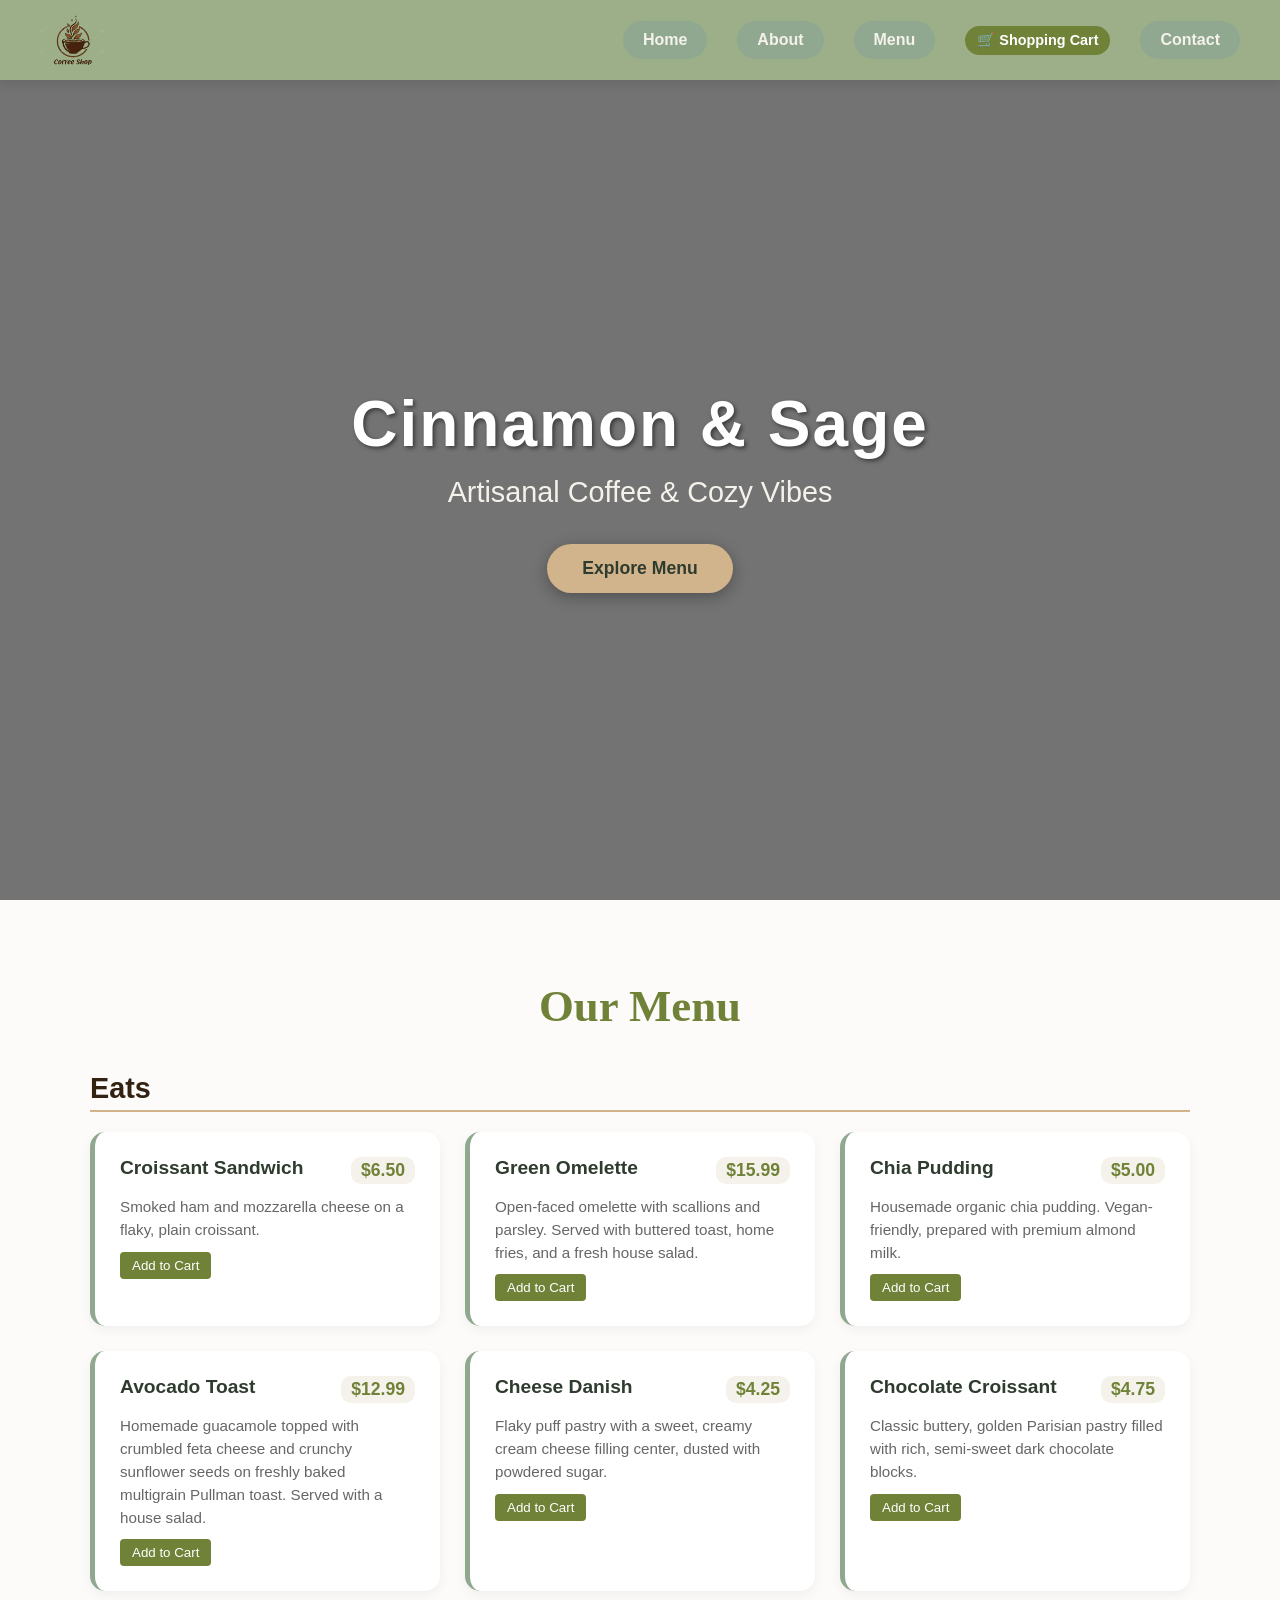
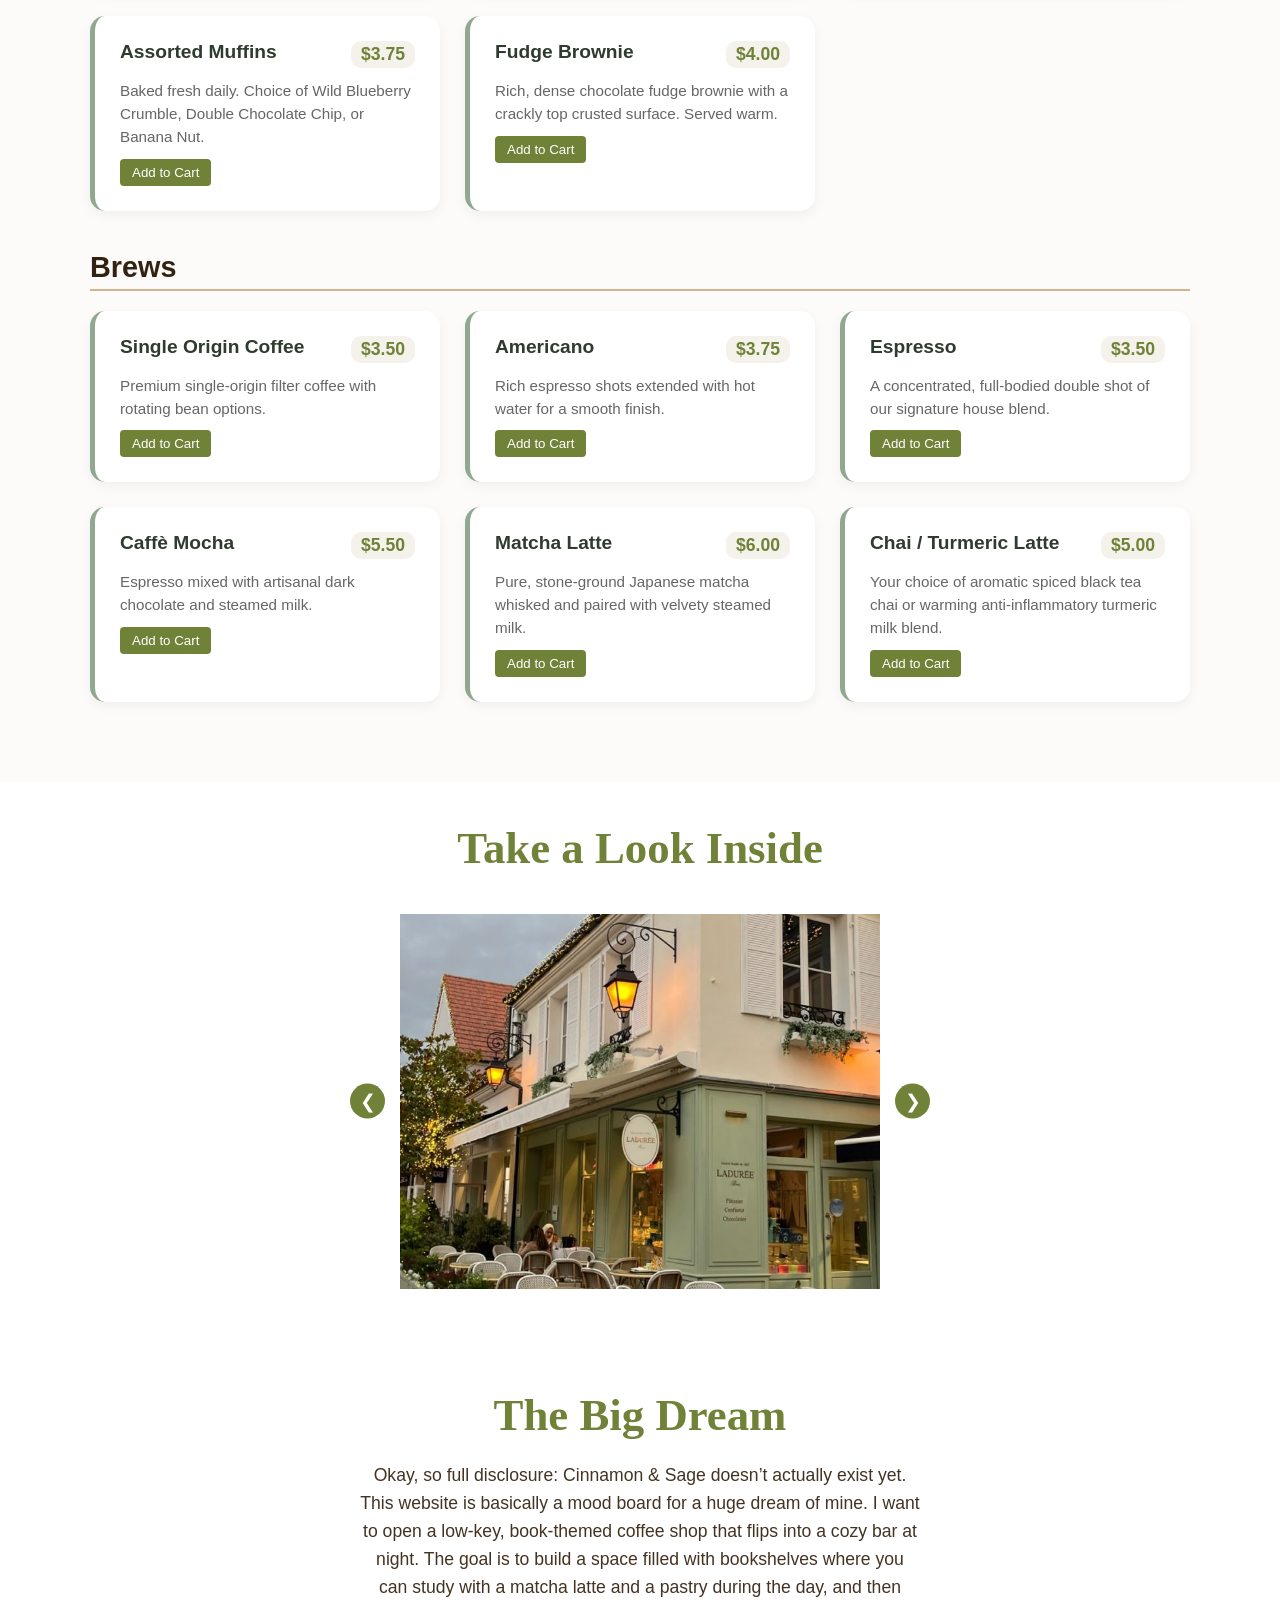
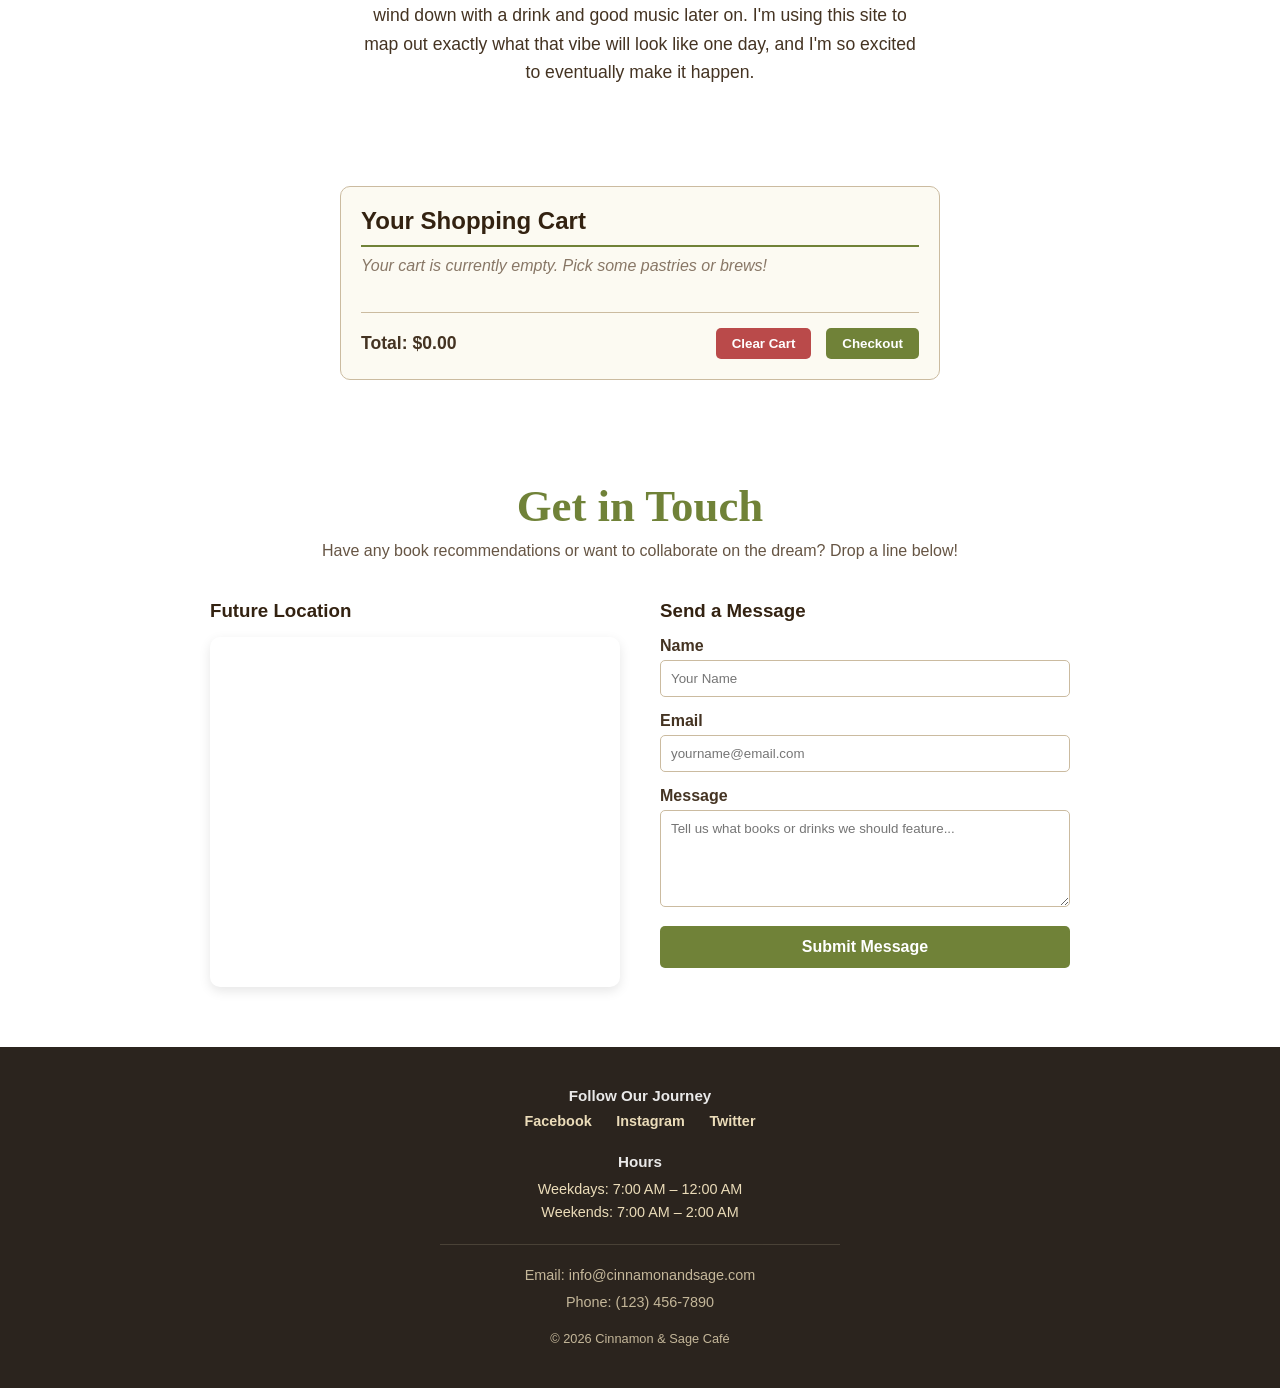
==== index.html @ 1c5ab9cc "Rename CinnamonSage.html to index.html to fix deployment" ====
<!DOCTYPE html>
<html>
<head>
    <title>Cinnamon & Sage Café</title>
    <link rel="stylesheet" href="style.css">
</head>
<body>

    <header>
        <div class="logo">
            <a href="#home">
                <img src="logo.png" alt="Cinnamon & Sage Logo" style="height: 50px; width: auto; display: block; object-fit: contain;">
            </a>
        </div>
        
        <nav style="display: flex; align-items: center; gap: 15px;">
            <a href="#home">Home</a>
            <a href="#about">About</a>
            <a href="#menu">Menu</a>
            
            <a href="#cart-section" style="background-color: #708238; color: white; padding: 6px 12px; border-radius: 20px; text-decoration: none; font-size: 0.9rem; font-weight: bold; display: inline-flex; align-items: center; gap: 5px; transition: background 0.3s;" onmouseover="this.style.backgroundColor='#d2b48c'; this.style.color='#2b241e';" onmouseout="this.style.backgroundColor='#708238'; this.style.color='white';">
                🛒 Shopping Cart
            </a>
            
            <a href="#contact">Contact</a>
        </nav>
    </header>

    <section id="home" class="hero-section">
        <div class="hero-content">
            <h1>Cinnamon & Sage</h1>
            <p>Artisanal Coffee & Cozy Vibes</p>
            <a href="#menu" class="hero-btn">Explore Menu</a>
        </div>
    </section>

    <section id="menu" class="menu-section">
        <div class="container">
            <h2 class="section-title">Our Menu</h2>
            
            <h3 class="category-title">Eats</h3>
            <div class="menu-grid">
                <div class="menu-card">
                    <div class="card-header">
                        <h4>Croissant Sandwich</h4>
                        <span class="price">$6.50</span>
                    </div>
                    <p class="description">Smoked ham and mozzarella cheese on a flaky, plain croissant.</p>
                    <button class="cart-btn" onclick="addToCart('Croissant Sandwich', 6.50)" style="background-color: #708238; color: white; border: none; padding: 6px 12px; margin-top: 10px; border-radius: 4px; cursor: pointer;">Add to Cart</button>
                </div>

                <div class="menu-card">
                    <div class="card-header">
                        <h4>Green Omelette</h4>
                        <span class="price">$15.99</span>
                    </div>
                    <p class="description">Open-faced omelette with scallions and parsley. Served with buttered toast, home fries, and a fresh house salad.</p>
                    <button class="cart-btn" onclick="addToCart('Green Omelette', 15.99)" style="background-color: #708238; color: white; border: none; padding: 6px 12px; margin-top: 10px; border-radius: 4px; cursor: pointer;">Add to Cart</button>
                </div>

                <div class="menu-card">
                    <div class="card-header">
                        <h4>Chia Pudding</h4>
                        <span class="price">$5.00</span>
                    </div>
                    <p class="description">Housemade organic chia pudding. Vegan-friendly, prepared with premium almond milk.</p>
                    <button class="cart-btn" onclick="addToCart('Chia Pudding', 5.00)" style="background-color: #708238; color: white; border: none; padding: 6px 12px; margin-top: 10px; border-radius: 4px; cursor: pointer;">Add to Cart</button>
                </div>

                <div class="menu-card">
                    <div class="card-header">
                        <h4>Avocado Toast</h4>
                        <span class="price">$12.99</span>
                    </div>
                    <p class="description">Homemade guacamole topped with crumbled feta cheese and crunchy sunflower seeds on freshly baked multigrain Pullman toast. Served with a house salad.</p>
                    <button class="cart-btn" onclick="addToCart('Avocado Toast', 12.99)" style="background-color: #708238; color: white; border: none; padding: 6px 12px; margin-top: 10px; border-radius: 4px; cursor: pointer;">Add to Cart</button>
                </div>

                <div class="menu-card">
                    <div class="card-header">
                        <h4>Cheese Danish</h4>
                        <span class="price">$4.25</span>
                    </div>
                    <p class="description">Flaky puff pastry with a sweet, creamy cream cheese filling center, dusted with powdered sugar.</p>
                    <button class="cart-btn" onclick="addToCart('Cheese Danish', 4.25)" style="background-color: #708238; color: white; border: none; padding: 6px 12px; margin-top: 10px; border-radius: 4px; cursor: pointer;">Add to Cart</button>
                </div>

                <div class="menu-card">
                    <div class="card-header">
                        <h4>Chocolate Croissant</h4>
                        <span class="price">$4.75</span>
                    </div>
                    <p class="description">Classic buttery, golden Parisian pastry filled with rich, semi-sweet dark chocolate blocks.</p>
                    <button class="cart-btn" onclick="addToCart('Chocolate Croissant', 4.75)" style="background-color: #708238; color: white; border: none; padding: 6px 12px; margin-top: 10px; border-radius: 4px; cursor: pointer;">Add to Cart</button>
                </div>

                <div class="menu-card">
                    <div class="card-header">
                        <h4>Assorted Muffins</h4>
                        <span class="price">$3.75</span>
                    </div>
                    <p class="description">Baked fresh daily. Choice of Wild Blueberry Crumble, Double Chocolate Chip, or Banana Nut.</p>
                    <button class="cart-btn" onclick="addToCart('Assorted Muffins', 3.75)" style="background-color: #708238; color: white; border: none; padding: 6px 12px; margin-top: 10px; border-radius: 4px; cursor: pointer;">Add to Cart</button>
                </div>

                <div class="menu-card">
                    <div class="card-header">
                        <h4>Fudge Brownie</h4>
                        <span class="price">$4.00</span>
                    </div>
                    <p class="description">Rich, dense chocolate fudge brownie with a crackly top crusted surface. Served warm.</p>
                    <button class="cart-btn" onclick="addToCart('Fudge Brownie', 4.00)" style="background-color: #708238; color: white; border: none; padding: 6px 12px; margin-top: 10px; border-radius: 4px; cursor: pointer;">Add to Cart</button>
                </div>
            </div> 

            <h3 class="category-title">Brews</h3>
            <div class="menu-grid">
                <div class="menu-card">
                    <div class="card-header">
                        <h4>Single Origin Coffee</h4>
                        <span class="price">$3.50</span>
                    </div>
                    <p class="description">Premium single-origin filter coffee with rotating bean options.</p>
                    <button class="cart-btn" onclick="addToCart('Single Origin Coffee', 3.50)" style="background-color: #708238; color: white; border: none; padding: 6px 12px; margin-top: 10px; border-radius: 4px; cursor: pointer;">Add to Cart</button>
                </div>

                <div class="menu-card">
                    <div class="card-header">
                        <h4>Americano</h4>
                        <span class="price">$3.75</span>
                    </div>
                    <p class="description">Rich espresso shots extended with hot water for a smooth finish.</p>
                    <button class="cart-btn" onclick="addToCart('Americano', 3.75)" style="background-color: #708238; color: white; border: none; padding: 6px 12px; margin-top: 10px; border-radius: 4px; cursor: pointer;">Add to Cart</button>
                </div>

                <div class="menu-card">
                    <div class="card-header">
                        <h4>Espresso</h4>
                        <span class="price">$3.50</span>
                    </div>
                    <p class="description">A concentrated, full-bodied double shot of our signature house blend.</p>
                    <button class="cart-btn" onclick="addToCart('Espresso', 3.50)" style="background-color: #708238; color: white; border: none; padding: 6px 12px; margin-top: 10px; border-radius: 4px; cursor: pointer;">Add to Cart</button>
                </div>

                <div class="menu-card">
                    <div class="card-header">
                        <h4>Caffè Mocha</h4>
                        <span class="price">$5.50</span>
                    </div>
                    <p class="description">Espresso mixed with artisanal dark chocolate and steamed milk.</p>
                    <button class="cart-btn" onclick="addToCart('Caffè Mocha', 5.50)" style="background-color: #708238; color: white; border: none; padding: 6px 12px; margin-top: 10px; border-radius: 4px; cursor: pointer;">Add to Cart</button>
                </div>

                <div class="menu-card">
                    <div class="card-header">
                        <h4>Matcha Latte</h4>
                        <span class="price">$6.00</span>
                    </div>
                    <p class="description">Pure, stone-ground Japanese matcha whisked and paired with velvety steamed milk.</p>
                    <button class="cart-btn" onclick="addToCart('Matcha Latte', 6.00)" style="background-color: #708238; color: white; border: none; padding: 6px 12px; margin-top: 10px; border-radius: 4px; cursor: pointer;">Add to Cart</button>
                </div>

                <div class="menu-card">
                    <div class="card-header">
                        <h4>Chai / Turmeric Latte</h4>
                        <span class="price">$5.00</span>
                    </div>
                    <p class="description">Your choice of aromatic spiced black tea chai or warming anti-inflammatory turmeric milk blend.</p>
                    <button class="cart-btn" onclick="addToCart('Chai / Turmeric Latte', 5.00)" style="background-color: #708238; color: white; border: none; padding: 6px 12px; margin-top: 10px; border-radius: 4px; cursor: pointer;">Add to Cart</button>
                </div>
            </div> 
        </div>
    </section>

    <section id="about" style="text-align: center; padding: 40px 20px;">
        <h2 class="section-title">Take a Look Inside</h2>
        
        <div style="max-width: 580px; margin: 0 auto; position: relative;">
            <div id="sliderBox" style="display: flex; overflow-x: hidden; scroll-behavior: smooth; gap: 15px; width: 480px; height: 375px; margin: 0 auto;">
                <img src="cute cafe.jpg" alt="Cafe" style="width: 480px; height: 375px; object-fit: cover; flex-shrink: 0;">
                <img src="matcha.webp" alt="Latte" style="width: 480px; height: 375px; object-fit: cover; flex-shrink: 0;">
                <img src="green egg.jfif" alt="Food" style="width: 480px; height: 375px; object-fit: cover; flex-shrink: 0;">
                <img src="Ham and Cheese.avif" alt="Food" style="width: 480px; height: 375px; object-fit: cover; flex-shrink: 0;">
                <img src="toast.jfif" alt="Food" style="width: 480px; height: 375px; object-fit: cover; flex-shrink: 0;">
                <img src="cheese-danish-served.jpg" alt="Food" style="width: 480px; height: 375px; object-fit: cover; flex-shrink: 0;">
                <img src="muffin.jfif" alt="Food" style="width: 480px; height: 375px; object-fit: cover; flex-shrink: 0;">
            </div>
            <button style="position: absolute; top: 50%; transform: translateY(-50%); left: 0px; background-color: #708238; color: white; border: none; font-size: 1.2rem; width: 35px; height: 35px; border-radius: 50%; cursor: pointer; display: flex; align-items: center; justify-content: center;" onclick="document.getElementById('sliderBox').scrollBy({left: -495, behavior: 'smooth'})">❮</button>
            <button style="position: absolute; top: 50%; transform: translateY(-50%); right: 0px; background-color: #708238; color: white; border: none; font-size: 1.2rem; width: 35px; height: 35px; border-radius: 50%; cursor: pointer; display: flex; align-items: center; justify-content: center;" onclick="document.getElementById('sliderBox').scrollBy({left: 495, behavior: 'smooth'})">❯</button>
        </div>
    </section>

    <section style="max-width: 600px; margin: 0 auto; text-align: center; padding: 60px 20px;">
        <h2 class="section-title" style="margin-bottom: 20px;">The Big Dream</h2>
        <p class="about-text" style="font-size: 1.1rem; line-height: 1.6; color: #443322;">
            Okay, so full disclosure: Cinnamon & Sage doesn’t actually exist yet. This website is basically a mood board for a huge dream of mine. I want to open a low-key, book-themed coffee shop that flips into a cozy bar at night. The goal is to build a space filled with bookshelves where you can study with a matcha latte and a pastry during the day, and then wind down with a drink and good music later on. I'm using this site to map out exactly what that vibe will look like one day, and I'm so excited to eventually make it happen.
        </p>
    </section>

    <section id="cart-section" style="max-width: 600px; margin: 40px auto; padding: 20px; border: 1px solid #cbbba0; border-radius: 10px; background-color: #fcfaf2; font-family: sans-serif; scroll-margin-top: 100px;"> <h2 style="color: #332211; border-bottom: 2px solid #708238; padding-bottom: 10px; margin-top: 0;">Your Shopping Cart</h2>
        
        <ul id="cart-items" style="list-style-type: none; padding: 0; margin: 0; min-height: 50px;">
            <li style="color: #887766; font-style: italic; padding: 10px 0;">Your cart is currently empty. Pick some pastries or brews!</li>
        </ul>
        
        <div style="display: flex; justify-content: space-between; align-items: center; border-top: 1px solid #cbbba0; padding-top: 15px; margin-top: 15px; font-weight: bold; font-size: 1.1rem; color: #443322;">
            <div>Total: $<span id="cart-total">0.00</span></div>
            <div>
                <button onclick="clearCart()" style="background-color: #ba4a4a; color: white; border: none; padding: 8px 16px; border-radius: 5px; cursor: pointer; margin-right: 10px; font-weight: bold;">Clear Cart</button>
                
                <button onclick="alert('Order received! Thank you for supporting the dream.'); clearCart();" style="background-color: #708238; color: white; border: none; padding: 8px 16px; border-radius: 5px; cursor: pointer; font-weight: bold;">Checkout</button>
            </div>
        </div>
    </section>

    <section id="contact" style="max-width: 900px; margin: 0 auto; padding: 60px 20px;">
        <h2 style="text-align: center; margin-bottom: 10px;" class="section-title">Get in Touch</h2>
        <p style="text-align: center; margin-bottom: 40px; color: #665544;">Have any book recommendations or want to collaborate on the dream? Drop a line below!</p>

        <div style="display: flex; flex-wrap: wrap; gap: 40px; justify-content: center;">
            <div style="flex: 1; min-width: 300px; max-width: 450px;">
                <h3 style="margin-bottom: 15px; color: #332211;">Future Location</h3>
                <div style="border-radius: 10px; overflow: hidden; box-shadow: 0 4px 12px rgba(0,0,0,0.1); height: 350px;">
                    <iframe 
                        src="https://www.google.com/maps/embed?pb=!1m18!1m12!1m12m3!1d193595.25280821815!2d-74.11976374305885!3d40.69766374874431!2m3!1f0!2f0!3f0!3m2!1i1024!2i768!4f13.1!3m3!1m2!1s0x89c24fa5d33f083b%3A0xc80b8f06e177fe62!2sNew%20York%2C%20NY!5e0!3m2!1sen!2sus!4v1718600000000!5m2!1sen!2sus" 
                        width="100%" 
                        height="100%" 
                        style="border:0;" 
                        allowfullscreen="" 
                        loading="lazy" 
                        referrerpolicy="no-referrer-when-downgrade">
                    </iframe>
                </div>
            </div>

            <div style="flex: 1; min-width: 300px; max-width: 450px;">
                <h3 style="margin-bottom: 15px; color: #332211;">Send a Message</h3>
                <form style="display: flex; flex-direction: column; gap: 15px;">
                    <div>
                        <label style="display: block; margin-bottom: 5px; font-weight: bold; color: #443322;">Name</label>
                        <input type="text" placeholder="Your Name" required style="width: 100%; padding: 10px; border: 1px solid #cbbba0; border-radius: 5px; box-sizing: border-box;">
                    </div>
                    <div>
                        <label style="display: block; margin-bottom: 5px; font-weight: bold; color: #443322;">Email</label>
                        <input type="email" placeholder="yourname@email.com" required style="width: 100%; padding: 10px; border: 1px solid #cbbba0; border-radius: 5px; box-sizing: border-box;">
                    </div>
                    <div>
                        <label style="display: block; margin-bottom: 5px; font-weight: bold; color: #443322;">Message</label>
                        <textarea rows="5" placeholder="Tell us what books or drinks we should feature..." required style="width: 100%; padding: 10px; border: 1px solid #cbbba0; border-radius: 5px; box-sizing: border-box; resize: vertical; font-family: inherit;"></textarea>
                    </div>
                    <button type="submit" style="background-color: #708238; color: white; border: none; padding: 12px; font-size: 1rem; font-weight: bold; border-radius: 5px; cursor: pointer; transition: background 0.3s;" onmouseover="this.style.backgroundColor='#d2b48c'" onmouseout="this.style.backgroundColor='#708238'">
                        Submit Message
                    </button>
                </form>
            </div>
        </div>
    </section>

    <footer style="background-color: #2b241e; color: #ebdcb9; padding: 40px 20px; text-align: center;">
        <div class="social-media" style="margin-bottom: 20px;">
            <p style="margin-bottom: 8px; font-weight: bold; font-size: 0.95rem; color: #ffffff; opacity: 0.9;">Follow Our Journey</p>
            <a href="login.html" style="color: #ebdcb9; margin: 0 10px; text-decoration: none; font-size: 0.9rem;" onmouseover="this.style.color='#708238'" onmouseout="this.style.color='#ebdcb9'">Facebook</a>
            <a href="login.html" style="color: #ebdcb9; margin: 0 10px; text-decoration: none; font-size: 0.9rem;" onmouseover="this.style.color='#708238'" onmouseout="this.style.color='#ebdcb9'">Instagram</a>
            <a href="login.html" style="color: #ebdcb9; margin: 0 10px; text-decoration: none; font-size: 0.9rem;" onmouseover="this.style.color='#708238'" onmouseout="this.style.color='#ebdcb9'">Twitter</a>
        </div>

        <div class="business-hours" style="margin-bottom: 20px; font-size: 0.9rem; line-height: 1.6;">
            <p style="margin-bottom: 4px; font-weight: bold; font-size: 0.95rem; color: #ffffff; opacity: 0.9;">Hours</p>
            <p style="margin: 0;">Weekdays: 7:00 AM – 12:00 AM</p>
            <p style="margin: 0;">Weekends: 7:00 AM – 2:00 AM</p>
        </div>

        <div class="contact-info" style="font-size: 0.85rem; opacity: 0.8; line-height: 1.5; border-top: 1px solid rgba(235, 220, 185, 0.2); padding-top: 20px; max-width: 400px; margin: 0 auto;">
            <p style="margin: 0 0 5px 0;">Email: info@cinnamonandsage.com</p>
            <p style="margin: 0 0 15px 0;">Phone: (123) 456-7890</p>
            <p style="margin: 0; font-size: 0.8rem;">© 2026 Cinnamon & Sage Café</p>
        </div>
    </footer>

   <script src="script.js"></script>

</body>
</html>
---- style.css ----
/* 1. Global Reset & Base Setup */
* {
    margin: 0;
    padding: 0;
    box-sizing: border-box;
    font-family: 'Segoe UI', Tahoma, Geneva, Verdana, sans-serif;
}

/* 2. Header Container (The Sage Green Background) */
header {
    background-color: #9CAF88; /* Deep, rich Sage Green */
    padding: 15px 40px;
    display: flex;
    justify-content: space-between;
    align-items: center;
    position: fixed;
    width: 100%;
    top: 0;
    left: 0;
    z-index: 1000;
    box-shadow: 0 4px 10px rgba(0, 0, 0, 0.1); /* Adds a soft shadow underneath */
}

/* The Logo Text (Warm Beige) */
.logo {
    color: #f5f2eb; /* Soft Warm Beige / Cream */
    font-size: 1.6rem;
    font-weight: bold;
    letter-spacing: 1px;
}

/* 3. The Navigation Links (The "Tab / Bubble" Styling) */
nav a {
    color: #f5f2eb;            /* Warm Beige text color */
    text-decoration: none;     /* Removes the underline */
    font-weight: 600;
    font-size: 1rem;
    margin-left: 15px;
    
    /* Creating the "Bubble" shape around the text */
    padding: 10px 20px;        /* Spacing inside the bubble (top/bottom, left/right) */
    background-color: #8fa88f; /* Muted Seafoam/Sage Green for the bubble */
    border-radius: 20px;       /* This rounds the corners completely into a pill/bubble shape! */
    
    /* Animation transition for the hover effect */
    transition: all 0.3s ease; 
}

/* 4. The Hover Effect (What happens when your mouse touches a link) */
nav a:hover {
    background-color: #d2b48c; /* Changes the bubble background to a warm Cinnamon Brown */
    color: #332211;            /* Darkens the text color slightly for contrast */
    transform: translateY(-2px); /* Makes the bubble lift up slightly like a button */
}

/* ==========================================
   2. HERO SECTION STYLING
   ========================================== */
.hero-section {
    /* This adds a dark tint over a beautiful, free coffee shop image so your white text is easy to read */
    background: linear-gradient(rgba(0, 0, 0, 0.55), rgba(0, 0, 0, 0.55)), 
                url('https://images.unsplash.com/photo-1501339847302-ac426a4a7cbb?w=1600') no-repeat center center/cover;
    
    height: 100vh;        /* Forces the banner to fill the entire height of the screen */
    display: flex;        /* Centers everything inside the banner perfectly */
    justify-content: center;
    align-items: center;
    text-align: center;
    color: white;
    
    /* Crucial: This pushes the banner down so it doesn't get hidden behind your fixed header bar */
    padding-top: 80px; 
}

/* Big Café Title inside Hero */
.hero-content h1 {
    font-size: 4rem;      /* Extra large font size */
    margin-bottom: 15px;
    letter-spacing: 2px;
    font-weight: 700;
    text-shadow: 2px 2px 4px rgba(0, 0, 0, 0.5); /* Adds a shadow behind text so it pops */
}

/* Subtitle description */
.hero-content p {
    font-size: 1.8rem;
    margin-bottom: 35px;
    font-weight: 300;
    color: #f5f2eb;      /* Matches your warm beige/cream color */
}

/* The Call-to-Action Button ("Explore Menu") */
.hero-btn {
    display: inline-block;
    padding: 14px 35px;
    background-color: #d2b48c; /* Warm cinnamon/tan color */
    color: #2e3b2e;            /* Deep dark green text for readability */
    text-decoration: none;
    font-weight: bold;
    font-size: 1.1rem;
    border-radius: 30px;       /* Keeps that bubble theme going! */
    box-shadow: 0 4px 15px rgba(0, 0, 0, 0.3);
    transition: all 0.3s ease;
}

/* Hover animation for the hero button */
.hero-btn:hover {
    background-color: #f5f2eb; /* Flips to warm cream when hovered */
    color: #708238;            /* Text switches to your sage green */
    transform: scale(1.05);    /* Slightly pops out at the user */
    box-shadow: 0 6px 20px rgba(0, 0, 0, 0.4);
}

/* 3. FOOTER STYLING*/
footer {
    background-color: #f5f2eb; /* Warm beige background */
    padding: 40px 20px;
    text-align: center;
    color: #2e3b2e;            /* Deep dark green text */
}

.social-media a {
    color: #708238;            /* Sage green links */
    text-decoration: none;
    margin: 0 10px;
    font-weight: bold;
}

.social-media a:hover {
    color: #d2b48c;            /* Cinnamon color on hover */
}

.contact-info p {
    margin-top: 10px;
    font-size: 0.9rem;
}

/* ==========================================
   4. MENU SECTION STYLING
   ========================================== */
.menu-section {
    background-color: #fcfbfa; /* Off-white canvas background */
    padding: 80px 20px;
}

.container {
    max-width: 1100px;
    margin: 0 auto;
}

.section-title {
    text-align: center;
    font-size: 2.8rem;
    color: #708238; /* Sage Green */
    margin-bottom: 40px;
    font-family: Georgia, serif;
}

.category-title {
    font-size: 1.8rem;
    color: #332211;
    border-bottom: 2px solid #d2b48c; /* Cinnamon underline separator */
    padding-bottom: 5px;
    margin: 40px 0 20px 0;
}

/* --- THE GRID LAYOUT --- */
.menu-grid {
    display: grid;
    /* Automatically creates columns that wrap neatly based on the screen size */
    grid-template-columns: repeat(auto-fit, minmax(280px, 1fr));
    gap: 25px; /* Spacing between the cards */
}

/* --- THE MENU CARD CHASSIS --- */
.menu-card {
    background-color: #ffffff;
    border-radius: 15px; /* Soft rounded corners matching your buttons */
    padding: 25px;
    box-shadow: 0 4px 12px rgba(0, 0, 0, 0.05); /* Very soft shadow */
    border-left: 5px solid #8fa88f; /* Decorative seafoam green strip on the left */
    transition: transform 0.2s, box-shadow 0.2s;
}

/* Card subtle hover interactive pop */
.menu-card:hover {
    transform: translateY(-4px);
    box-shadow: 0 6px 18px rgba(0, 0, 0, 0.1);
    border-left-color: #d2b48c; /* Changes strip to cinnamon brown on hover! */
}

/* Layout for title and price inside the card */
.card-header {
    display: flex;
    justify-content: space-between;
    align-items: flex-start;
    margin-bottom: 12px;
}

.card-header h4 {
    font-size: 1.2rem;
    color: #2e3b2e; /* Dark sage tone */
    font-weight: 600;
}

.price {
    font-weight: bold;
    color: #708238; /* Sage Green for price tags */
    font-size: 1.1rem;
    background-color: #f5f2eb; /* Tiny background bubble for price */
    padding: 3px 10px;
    border-radius: 10px;
}

/* The item description style */
.description {
    font-size: 0.95rem;
    color: #666;
    line-height: 1.5;
}

/* SLIDER*/
.minimal-slider {
    display: flex;
    overflow-x: hidden;       /* Hides the scrollbar */
    scroll-behavior: smooth;
    gap: 20px;
    width: 320px;             /* Forcing a strict width */
    height: 250px;            /* Forcing a strict height so it cannot collapse */
    background-color: #ebdcb9; /* A temporary warm tan color so you can physically see the box area! */
    border-radius: 10px;
    margin: 0 auto;
}

.minimal-slider img {
    width: 320px;
    height: 250px;
    object-fit: cover;
    flex-shrink: 0;
}
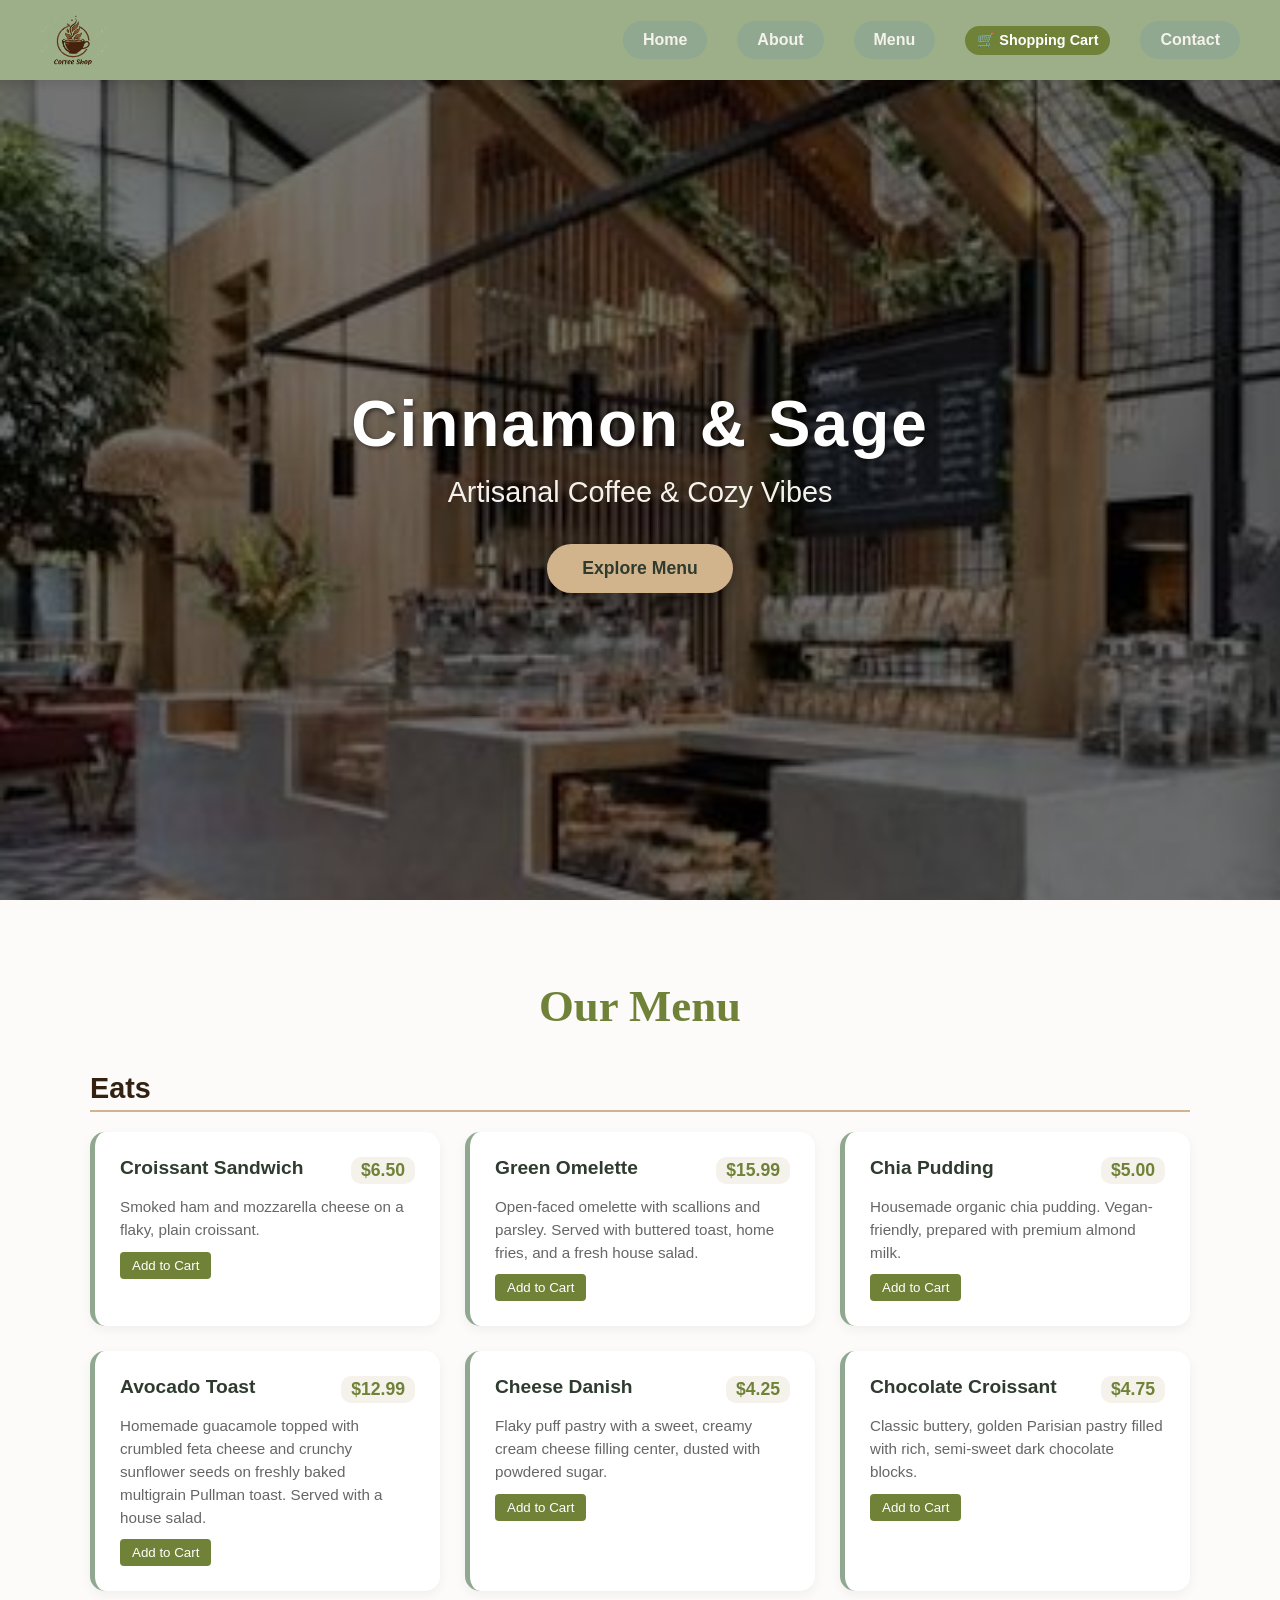
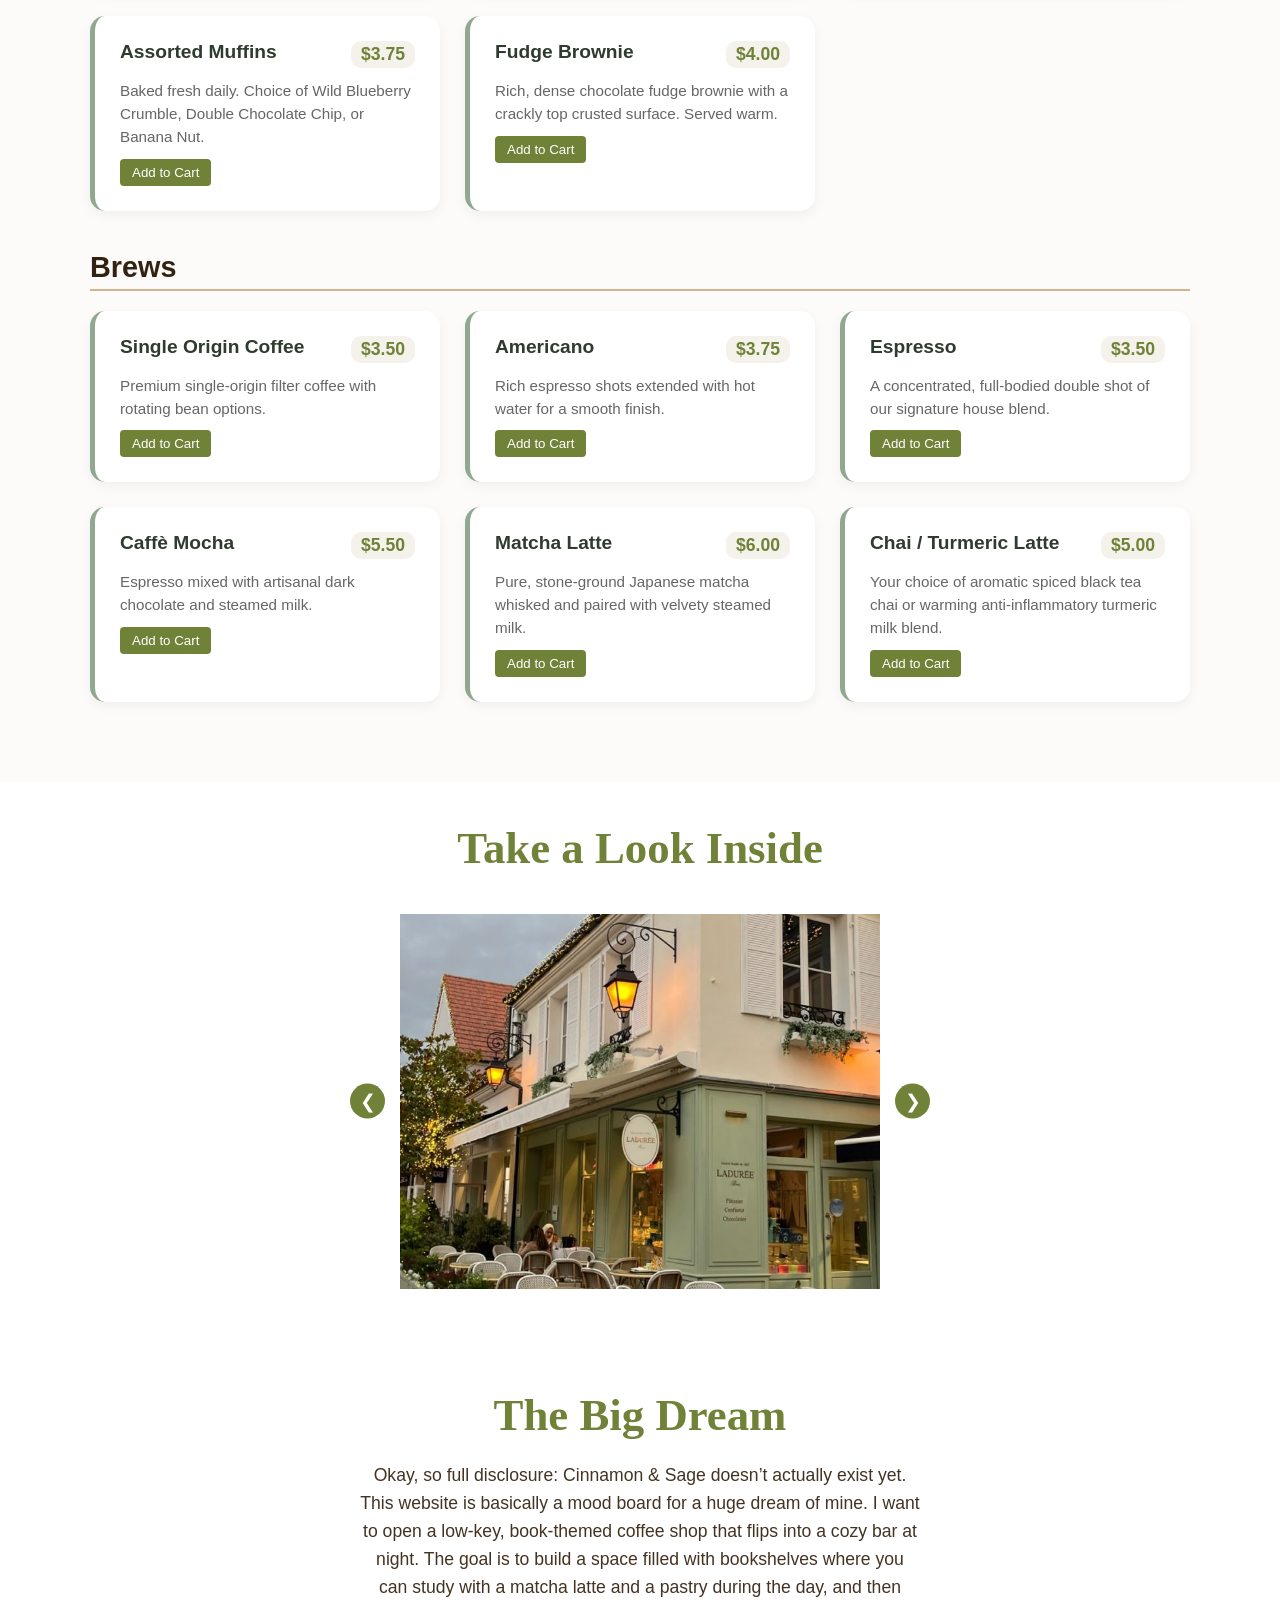
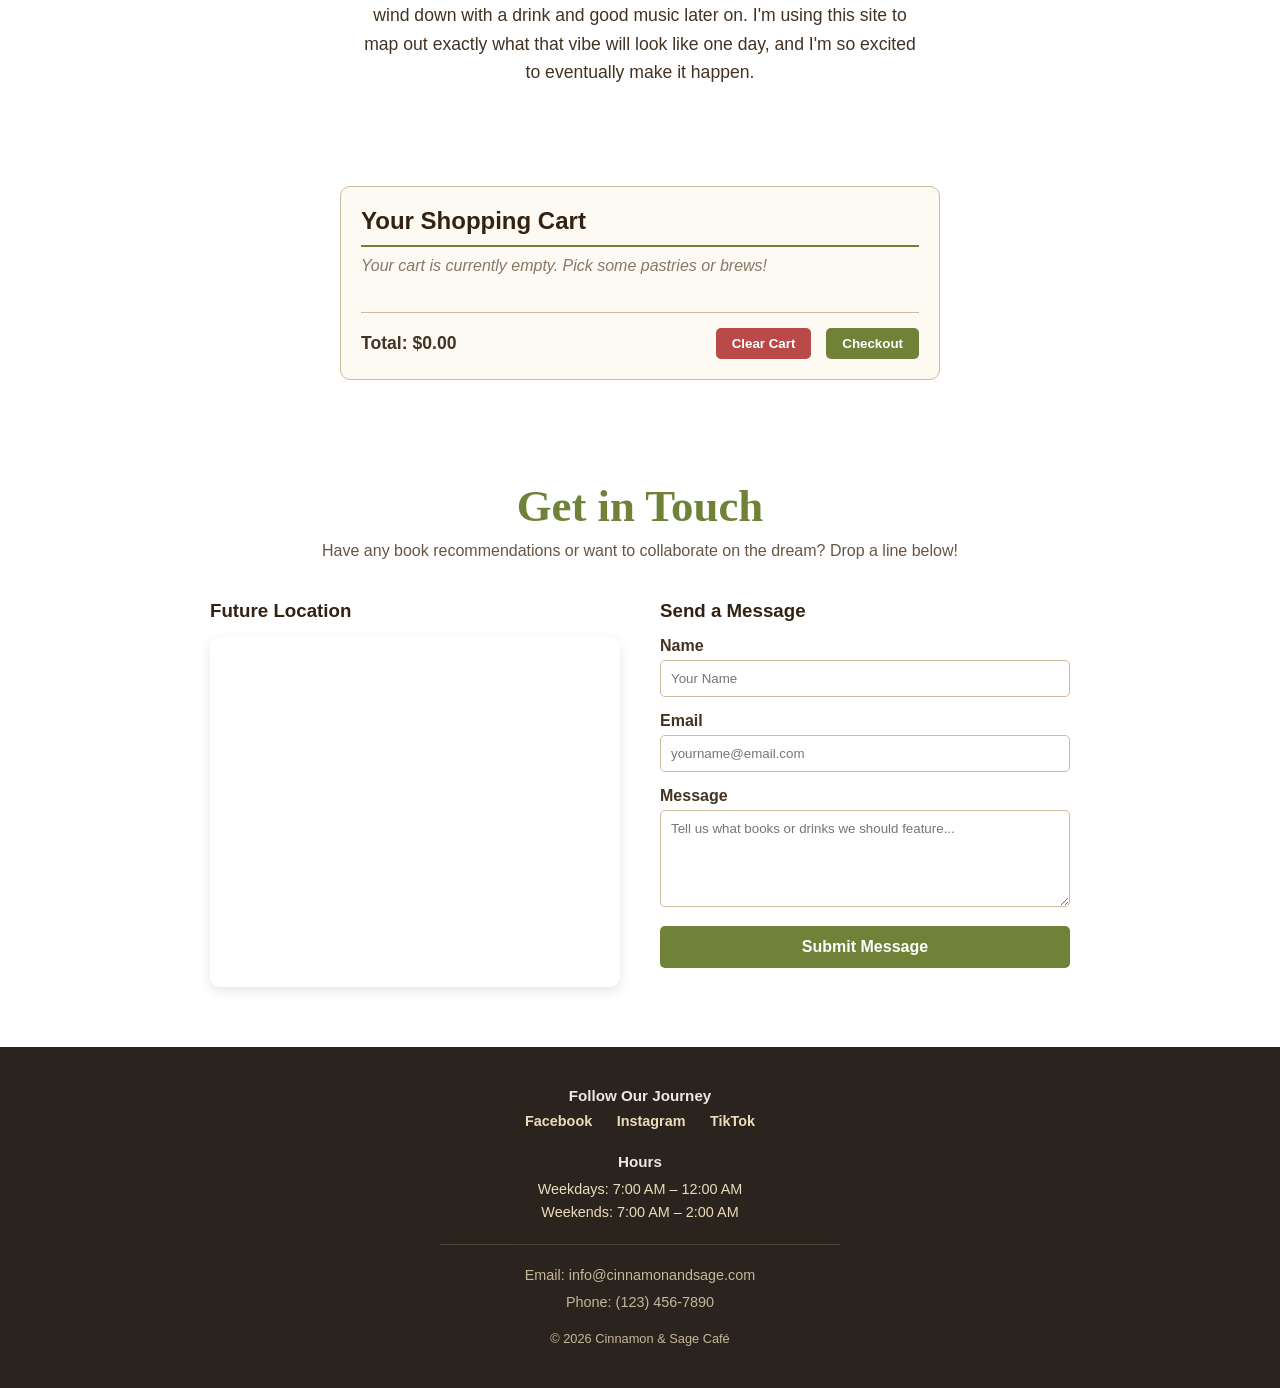
==== commit 28f720a3: "fix links" ====
--- a/index.html
+++ b/index.html
@@ -259,9 +259,9 @@
     <footer style="background-color: #2b241e; color: #ebdcb9; padding: 40px 20px; text-align: center;">
         <div class="social-media" style="margin-bottom: 20px;">
             <p style="margin-bottom: 8px; font-weight: bold; font-size: 0.95rem; color: #ffffff; opacity: 0.9;">Follow Our Journey</p>
-            <a href="login.html" style="color: #ebdcb9; margin: 0 10px; text-decoration: none; font-size: 0.9rem;" onmouseover="this.style.color='#708238'" onmouseout="this.style.color='#ebdcb9'">Facebook</a>
-            <a href="login.html" style="color: #ebdcb9; margin: 0 10px; text-decoration: none; font-size: 0.9rem;" onmouseover="this.style.color='#708238'" onmouseout="this.style.color='#ebdcb9'">Instagram</a>
-            <a href="login.html" style="color: #ebdcb9; margin: 0 10px; text-decoration: none; font-size: 0.9rem;" onmouseover="this.style.color='#708238'" onmouseout="this.style.color='#ebdcb9'">Twitter</a>
+            <a href="https://www.facebook.com/login/" style="color: #ebdcb9; margin: 0 10px; text-decoration: none; font-size: 0.9rem;" onmouseover="this.style.color='#708238'" onmouseout="this.style.color='#ebdcb9'">Facebook</a>
+            <a href="https://www.instagram.com/accounts/login/?hl=en" style="color: #ebdcb9; margin: 0 10px; text-decoration: none; font-size: 0.9rem;" onmouseover="this.style.color='#708238'" onmouseout="this.style.color='#ebdcb9'">Instagram</a>
+            <a href="https://www.tiktok.com/login" style="color: #ebdcb9; margin: 0 10px; text-decoration: none; font-size: 0.9rem;" onmouseover="this.style.color='#708238'" onmouseout="this.style.color='#ebdcb9'">TikTok</a>
         </div>
 
         <div class="business-hours" style="margin-bottom: 20px; font-size: 0.9rem; line-height: 1.6;">
--- a/style.css
+++ b/style.css
@@ -59,8 +59,8 @@
 .hero-section {
     /* This adds a dark tint over a beautiful, free coffee shop image so your white text is easy to read */
     background: linear-gradient(rgba(0, 0, 0, 0.55), rgba(0, 0, 0, 0.55)), 
-                url('https://images.unsplash.com/photo-1501339847302-ac426a4a7cbb?w=1600') no-repeat center center/cover;
-    
+               url('interior.jfif') no-repeat center center/cover;
+
     height: 100vh;        /* Forces the banner to fill the entire height of the screen */
     display: flex;        /* Centers everything inside the banner perfectly */
     justify-content: center;
